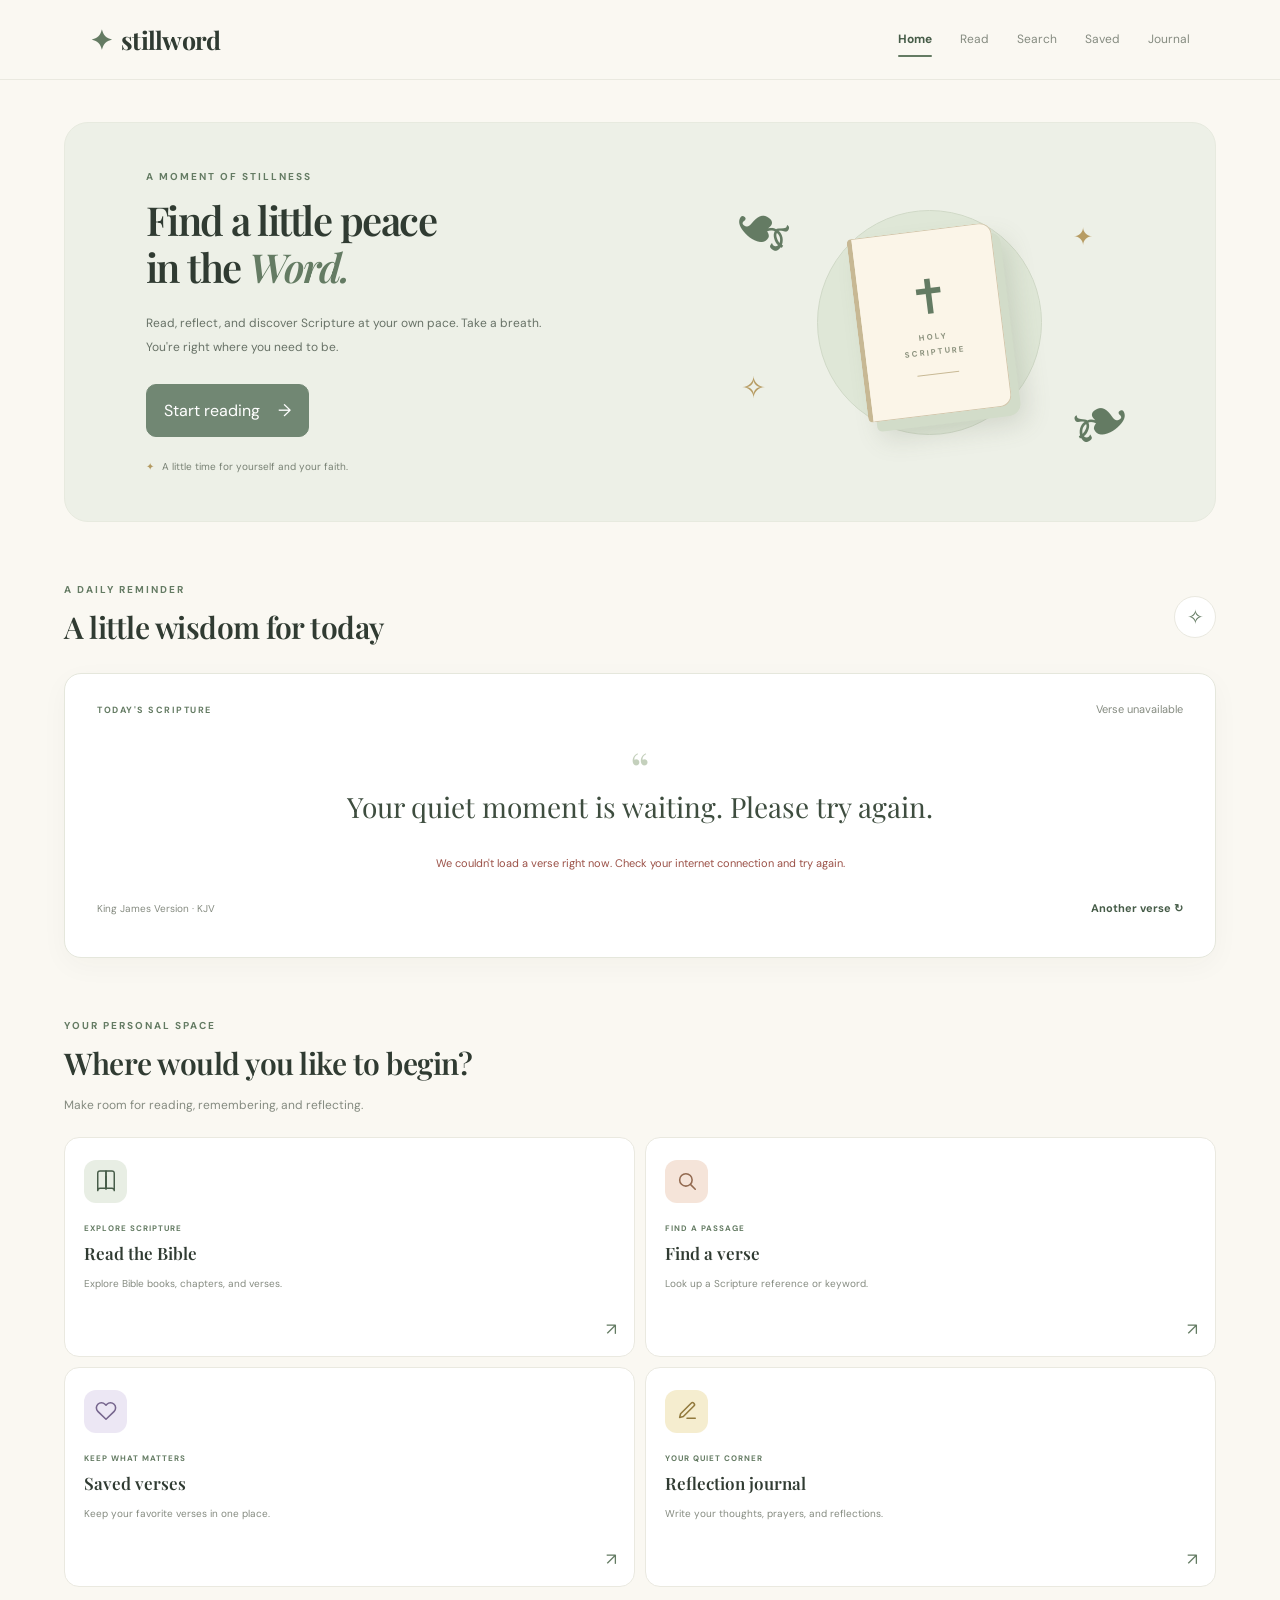
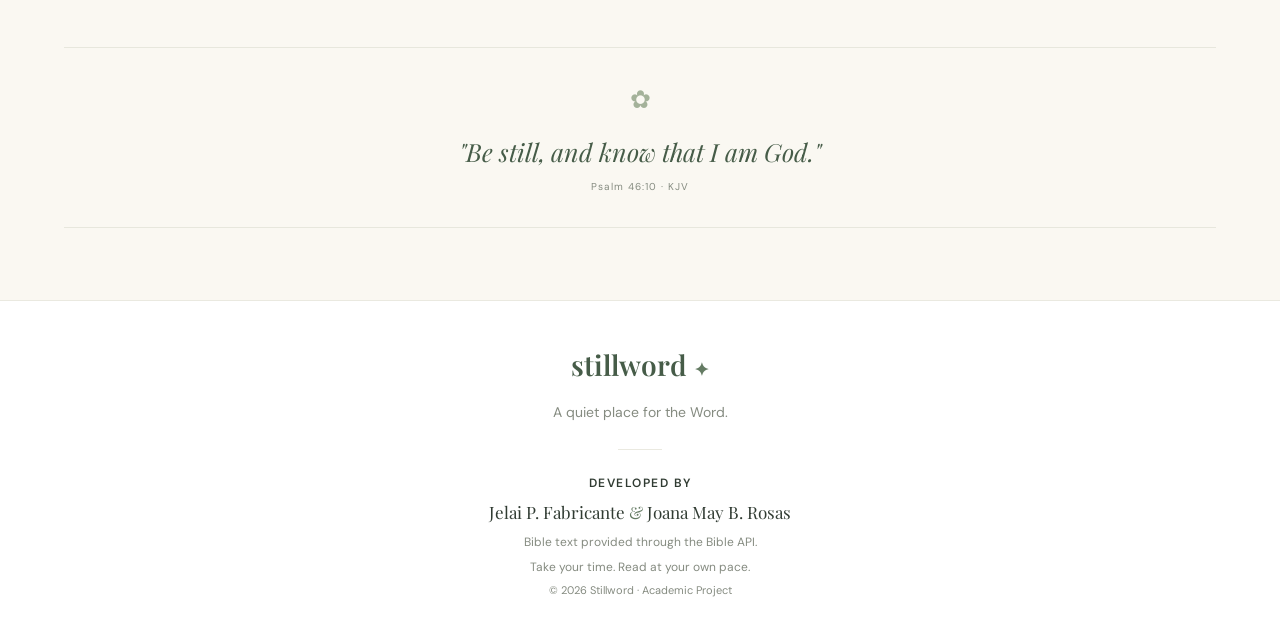
==== index.html @ b866c8ab "Initial commit - Stillword website" ====
<!DOCTYPE html>
<html lang="en">
<head>
    <meta charset="UTF-8">
    <meta name="viewport" content="width=device-width, initial-scale=1.0">
    <title>Home | Stillword</title>
    <link rel="stylesheet" href="style.css">
    <link rel="preconnect" href="https://fonts.googleapis.com">
    <link rel="preconnect" href="https://fonts.gstatic.com" crossorigin>
    <link href="https://fonts.googleapis.com/css2?family=DM+Sans:wght@400;500;600;700&family=Playfair+Display:wght@500;600;700&display=swap" rel="stylesheet">
</head>
<body>
<header class="site-header">
    <a class="brand" href="index.html">
        <span class="brand-icon">✦</span>
        <span>stillword</span>
    </a>
    <nav class="main-nav" aria-label="Main navigation">
        <a href="index.html" data-page="index.html">Home</a>
        <a href="books.html" data-page="books.html">Read</a>
        <a href="search.html" data-page="search.html">Search</a>
        <a href="saved.html" data-page="saved.html">Saved</a>
        <a href="journal.html" data-page="journal.html">Journal</a>
    </nav>
</header>
<div class="page-container">
<!-- HERO SECTION -->
<section class="welcome-section">

    <div class="welcome-copy">
        <p class="eyebrow">A MOMENT OF STILLNESS</p>

        <h1>
            Find a little peace<br>
            in the <span>Word.</span>
        </h1>

        <p class="welcome-description">
            Read, reflect, and discover Scripture at your own pace.
            Take a breath. You're right where you need to be.
        </p>

        <a href="books.html" class="primary-button">
            Start reading <span aria-hidden="true">→</span>
        </a>

        <p class="hero-note">
            <span>✦</span> A little time for yourself and your faith.
        </p>
    </div>

    <div class="welcome-decoration" aria-hidden="true">

        <div class="sun-circle"></div>

        <div class="book-illustration">
            <span class="book-cross">✝</span>
            <span class="book-title">HOLY<br>SCRIPTURE</span>
            <span class="book-lines"></span>
        </div>

        <span class="decor-leaf leaf-one">❧</span>
        <span class="decor-leaf leaf-two">❧</span>
        <span class="decor-star star-one">✦</span>
        <span class="decor-star star-two">✧</span>

    </div>

</section>


<!-- DAILY VERSE SECTION -->
<section class="verse-section">

    <div class="section-heading">

        <div>
            <p class="eyebrow">A DAILY REMINDER</p>
            <h2>A little wisdom for today</h2>
        </div>

        <span class="round-icon" aria-hidden="true">✧</span>

    </div>

    <article class="verse-card">

        <div class="verse-card-top">
            <span class="verse-label">TODAY'S SCRIPTURE</span>
            <span class="verse-reference" id="verse-reference">
                Loading verse...
            </span>
        </div>

        <div class="verse-content">

            <span class="quote-mark" aria-hidden="true">“</span>

            <p class="daily-verse" id="daily-verse" aria-live="polite">
                Your verse is on its way...
            </p>

        </div>

        <p class="verse-error" id="verse-error" hidden>
            We couldn't load a verse right now. Check your internet
            connection and try again.
        </p>

        <div class="verse-card-bottom">

            <span class="translation-label">
                King James Version · KJV
            </span>

            <button
                class="text-button"
                id="refresh-verse"
                type="button"
            >
                Another verse <span aria-hidden="true">↻</span>
            </button>

        </div>

    </article>

</section>


<!-- QUICK ACCESS SECTION -->
<section class="explore-section">

    <div class="section-heading explore-heading">

        <div>
            <p class="eyebrow">YOUR PERSONAL SPACE</p>
            <h2>Where would you like to begin?</h2>
            <p class="section-description">
                Make room for reading, remembering, and reflecting.
            </p>
        </div>

    </div>


    <div class="feature-grid">

        <!-- READ -->
        <a href="books.html" class="feature-card">

            <span class="feature-icon sage" aria-hidden="true">
                <svg viewBox="0 0 24 24" fill="none"
                     stroke="currentColor" stroke-width="1.6"
                     stroke-linecap="round" stroke-linejoin="round">
                    <path d="M12 7v14"></path>
                    <path d="M3 4.5A2.5 2.5 0 0 1 5.5 2H12v19H5.5A2.5 2.5 0 0 0 3 23.5z"
                          transform="translate(0 -1)"></path>
                    <path d="M21 4.5A2.5 2.5 0 0 0 18.5 2H12v19h6.5a2.5 2.5 0 0 1 2.5 2.5z"
                          transform="translate(0 -1)"></path>
                </svg>
            </span>

            <span class="feature-category">EXPLORE SCRIPTURE</span>

            <h3>Read the Bible</h3>

            <p>
                Explore Bible books, chapters, and verses.
            </p>

            <span class="feature-arrow" aria-hidden="true">↗</span>

        </a>


        <!-- SEARCH -->
        <a href="search.html" class="feature-card">

            <span class="feature-icon peach" aria-hidden="true">
                <svg viewBox="0 0 24 24" fill="none"
                     stroke="currentColor" stroke-width="1.7"
                     stroke-linecap="round">
                    <circle cx="10.8" cy="10.8" r="6.8"></circle>
                    <path d="m16 16 5 5"></path>
                </svg>
            </span>

            <span class="feature-category">FIND A PASSAGE</span>

            <h3>Find a verse</h3>

            <p>
                Look up a Scripture reference or keyword.
            </p>

            <span class="feature-arrow" aria-hidden="true">↗</span>

        </a>


        <!-- SAVED -->
        <a href="saved.html" class="feature-card">

            <span class="feature-icon lavender" aria-hidden="true">
                <svg viewBox="0 0 24 24" fill="none"
                     stroke="currentColor" stroke-width="1.7"
                     stroke-linecap="round" stroke-linejoin="round">
                    <path d="M20.8 4.6a5.5 5.5 0 0 0-7.8 0L12 5.7l-1.1-1.1a5.5 5.5 0 0 0-7.8 7.8l1.1 1.1L12 21l7.8-7.5 1.1-1.1a5.5 5.5 0 0 0-.1-7.8z"></path>
                </svg>
            </span>

            <span class="feature-category">KEEP WHAT MATTERS</span>

            <h3>Saved verses</h3>

            <p>
                Keep your favorite verses in one place.
            </p>

            <span class="feature-arrow" aria-hidden="true">↗</span>

        </a>


        <!-- JOURNAL -->
        <a href="journal.html" class="feature-card">

            <span class="feature-icon yellow" aria-hidden="true">
                <svg viewBox="0 0 24 24" fill="none"
                     stroke="currentColor" stroke-width="1.7"
                     stroke-linecap="round" stroke-linejoin="round">
                    <path d="M12 20h9"></path>
                    <path d="M16.5 3.5a2.1 2.1 0 0 1 3 3L8 18l-4 1 1-4z"></path>
                </svg>
            </span>

            <span class="feature-category">YOUR QUIET CORNER</span>

            <h3>Reflection journal</h3>

            <p>
                Write your thoughts, prayers, and reflections.
            </p>

            <span class="feature-arrow" aria-hidden="true">↗</span>

        </a>

    </div>

</section>


<!-- CLOSING NOTE -->
<section class="closing-note">

    <span class="closing-flower" aria-hidden="true">✿</span>

    <p class="closing-quote">
        "Be still, and know that I am God."
    </p>

    <p class="closing-reference">Psalm 46:10 · KJV</p>

</section>

</div>
<footer class="site-footer">
    <div class="footer-content">
        <a href="index.html" class="footer-brand">stillword <span>✦</span></a>
        <p class="footer-tagline">A quiet place for the Word.</p>
        <div class="footer-divider"></div>
        <p class="footer-heading">Developed by</p>
        <p class="footer-developers">Jelai P. Fabricante <span>&amp;</span> Joana May B. Rosas</p>
        <p class="footer-credit">Bible text provided through the Bible API.</p>
        <p class="footer-note">Take your time. Read at your own pace.</p>
        <p class="footer-copyright">© 2026 Stillword · Academic Project</p>
    </div>
</footer>
<script src="script.js"></script>
</body>
</html>
---- style.css ----
/* STILLWORD */

:root {
    --background: #faf8f2;
    --surface: #ffffff;
    --text: #303b32;
    --muted: #858b80;
    --green: #647b63;
    --green-dark: #465c48;
    --green-soft: #e8eee4;
    --peach: #f5e4d9;
    --lavender: #ece7f4;
    --yellow: #f5edcf;
    --border: #eae9e0;
    --serif: "Playfair Display", Georgia, serif;
    --sans: "DM Sans", Arial, sans-serif;
}

* {
    box-sizing: border-box;
}

html {
    scroll-behavior: smooth;
}

body {
    margin: 0;
    background: var(--background);
    color: var(--text);
    font-family: var(--sans);
    line-height: 1.6;
}

a {
    color: inherit;
    text-decoration: none;
}

button {
    font: inherit;
}

button:focus-visible,
a:focus-visible {
    outline: 3px solid #9db59a;
    outline-offset: 4px;
}


/* HEADER AND NAVIGATION*/

.site-header {
    min-height: 80px;
    padding: 0 7%;
    display: flex;
    justify-content: space-between;
    align-items: center;
    gap: 24px;
    border-bottom: 1px solid var(--border);
    background: var(--background);
}

.brand {
    display: flex;
    align-items: center;
    gap: 9px;
    font-family: var(--serif);
    font-size: 25px;
    font-weight: 700;
    letter-spacing: -0.7px;
}

.brand-icon {
    color: var(--green);
    font-size: 27px;
}

.main-nav {
    display: flex;
    flex-wrap: wrap;
    align-items: center;
    gap: 28px;
}

.main-nav a {
    position: relative;
    padding: 8px 0;
    color: var(--muted);
    font-size: 12px;
    transition: color 0.2s ease;
}

.main-nav a:hover,
.main-nav a.active {
    color: var(--green-dark);
}

.main-nav a.active {
    font-weight: 700;
}

.main-nav a.active::after {
    content: "";
    position: absolute;
    bottom: 0;
    left: 0;
    width: 100%;
    height: 2px;
    border-radius: 2px;
    background: var(--green);
}


/* MAIN PAGE LAYOUT */

.page-container {
    width: min(1100px, 86%);
    margin: 0 auto;
}

.eyebrow {
    margin: 0 0 12px;
    color: var(--green);
    font-size: 10px;
    font-weight: 700;
    letter-spacing: 2px;
}


/* HERO SECTION */

.welcome-section {
    min-height: 400px;
    margin: 42px 0 60px;
    padding: 45px 7%;
    display: grid;
    grid-template-columns: 1.15fr 0.85fr;
    align-items: center;
    gap: 25px;
    overflow: hidden;
    position: relative;
    background: #edf0e7;
    border: 1px solid #e7eadf;
    border-radius: 24px;
}

.welcome-copy {
    position: relative;
    z-index: 2;
}

.welcome-copy h1 {
    margin: 0;
    font-family: var(--serif);
    font-size: clamp(36px, 4.3vw, 54px);
    font-weight: 600;
    line-height: 1.17;
    letter-spacing: -1.5px;
}

.welcome-copy h1 span {
    color: var(--green);
    font-style: italic;
}

.welcome-description {
    max-width: 400px;
    margin: 20px 0 25px;
    color: #687267;
    font-size: 12px;
    line-height: 2;
}

.primary-button {
    display: inline-flex;
    align-items: center;
    justify-content: center;
    gap: 18px;
    padding: 13px 20px;
    border: 1px solid var(--green-dark);
    border-radius: 8px;
    background: var(--green-dark);
    color: #ffffff;
    font-size: 12px;
    font-weight: 600;
    transition:
        transform 0.2s ease,
        background 0.2s ease;
}

.primary-button:hover {
    background: #354b37;
    transform: translateY(-2px);
}

.primary-button span {
    font-size: 17px;
}

.hero-note {
    margin: 22px 0 0;
    color: #788174;
    font-size: 10px;
}

.hero-note span {
    margin-right: 5px;
    color: #b39a61;
}


/* DECORATIVE BOOK ILLUSTRATION */

.welcome-decoration {
    min-height: 280px;
    position: relative;
    display: flex;
    align-items: center;
    justify-content: center;
}

.sun-circle {
    width: 225px;
    height: 225px;
    position: absolute;
    border: 1px solid #d0d9c7;
    border-radius: 50%;
    background: #dfe7d7;
}

.book-illustration {
    width: 145px;
    height: 185px;
    position: relative;
    z-index: 1;
    display: flex;
    flex-direction: column;
    align-items: center;
    justify-content: center;
    gap: 12px;
    border: 1px solid #d4c8ae;
    border-left: 5px solid #c7b894;
    border-radius: 5px 12px 12px 5px;
    background: #fbf5e8;
    box-shadow:
        8px 10px 0 #d2dcc9,
        13px 18px 26px rgba(87, 102, 79, 0.18);
    transform: rotate(-7deg);
}

.book-cross {
    color: var(--green);
    font-family: var(--serif);
    font-size: 48px;
    line-height: 1;
}

.book-title {
    color: #8c927e;
    font-size: 8px;
    font-weight: 700;
    letter-spacing: 2px;
    line-height: 1.8;
    text-align: center;
}

.book-lines {
    width: 42px;
    height: 1px;
    margin-top: 3px;
    background: #c8b995;
}

.decor-leaf {
    position: absolute;
    z-index: 2;
    color: var(--green);
    font-family: var(--serif);
    font-size: 75px;
    line-height: 1;
}

.leaf-one {
    right: 1%;
    bottom: 2%;
    transform: rotate(-25deg);
}

.leaf-two {
    top: 2%;
    left: 2%;
    transform: rotate(30deg) scaleX(-1);
}

.decor-star {
    position: absolute;
    z-index: 2;
    color: #b79c63;
}

.star-one {
    top: 13%;
    right: 10%;
    font-size: 24px;
}

.star-two {
    bottom: 18%;
    left: 4%;
    font-size: 30px;
}


/* SECTION HEADINGS */

.verse-section,
.explore-section {
    margin-bottom: 60px;
}

.section-heading {
    display: flex;
    align-items: center;
    justify-content: space-between;
    gap: 16px;
    margin-bottom: 22px;
}

.section-heading .eyebrow {
    margin-bottom: 5px;
}

.section-heading h2 {
    margin: 0;
    font-family: var(--serif);
    font-size: clamp(23px, 3vw, 30px);
    font-weight: 600;
    letter-spacing: -0.5px;
}

.section-description {
    margin: 9px 0 0;
    color: var(--muted);
    font-size: 12px;
}

.round-icon {
    width: 42px;
    height: 42px;
    flex-shrink: 0;
    display: grid;
    place-items: center;
    border: 1px solid var(--border);
    border-radius: 50%;
    background: var(--surface);
    color: var(--green);
    font-size: 20px;
}


/* DAILY VERSE CARD */

.verse-card {
    padding: 27px 32px;
    border: 1px solid #e5e7dc;
    border-radius: 17px;
    background: var(--surface);
    box-shadow: 0 8px 28px rgba(50, 60, 40, 0.035);
}

.verse-card-top,
.verse-card-bottom {
    display: flex;
    align-items: center;
    justify-content: space-between;
    flex-wrap: wrap;
    gap: 12px;
}

.verse-label {
    color: var(--green);
    font-size: 9px;
    font-weight: 700;
    letter-spacing: 1.5px;
}

.verse-reference {
    color: var(--muted);
    font-size: 11px;
}

.verse-content {
    max-width: 800px;
    margin: 25px auto;
    position: relative;
}

.quote-mark {
    display: block;
    height: 27px;
    color: #c4d0bc;
    font-family: var(--serif);
    font-size: 48px;
    line-height: 1;
    text-align: center;
}

.daily-verse {
    margin: 12px auto;
    color: #3e4d3f;
    font-family: var(--serif);
    font-size: clamp(20px, 3vw, 28px);
    line-height: 1.7;
    text-align: center;
}

.verse-error {
    margin: 15px 0;
    color: #9b5147;
    font-size: 11px;
    text-align: center;
}

.translation-label {
    color: var(--muted);
    font-size: 10px;
}

.text-button {
    padding: 7px 0;
    border: none;
    background: transparent;
    color: var(--green-dark);
    cursor: pointer;
    font-size: 11px;
    font-weight: 700;
}

.text-button:hover {
    text-decoration: underline;
}

.text-button:disabled {
    cursor: wait;
    opacity: 0.6;
}


/*  FEATURE CARDS */

.feature-grid {
    display: grid;
    grid-template-columns: repeat(4, minmax(0, 1fr));
    gap: 16px;
}

.feature-card {
    min-height: 220px;
    padding: 22px 19px;
    position: relative;
    display: flex;
    flex-direction: column;
    align-items: flex-start;
    border: 1px solid var(--border);
    border-radius: 15px;
    background: var(--surface);
    transition:
        transform 0.2s ease,
        box-shadow 0.2s ease,
        border-color 0.2s ease;
}

.feature-card:hover {
    transform: translateY(-4px);
    border-color: #dce3d6;
    box-shadow: 0 10px 24px rgba(50, 60, 40, 0.07);
}

.feature-icon {
    width: 43px;
    height: 43px;
    display: grid;
    place-items: center;
    border-radius: 12px;
}

.feature-icon svg {
    width: 22px;
    height: 22px;
}

.sage {
    background: var(--green-soft);
    color: var(--green-dark);
}

.peach {
    background: var(--peach);
    color: #936a50;
}

.lavender {
    background: var(--lavender);
    color: #76658d;
}

.yellow {
    background: var(--yellow);
    color: #927a3d;
}

.feature-category {
    margin-top: 19px;
    color: var(--green);
    font-size: 8px;
    font-weight: 700;
    letter-spacing: 1px;
}

.feature-card h3 {
    margin: 5px 0 7px;
    font-family: var(--serif);
    font-size: 17px;
    font-weight: 600;
}

.feature-card p {
    margin: 0 0 25px;
    color: var(--muted);
    font-size: 10px;
    line-height: 1.9;
}

.feature-arrow {
    position: absolute;
    right: 17px;
    bottom: 13px;
    color: var(--green);
    font-size: 17px;
    transition: transform 0.2s ease;
}

.feature-card:hover .feature-arrow {
    transform: translate(2px, -2px);
}


/* CLOSING NOTE */

.closing-note {
    margin: 0 0 65px;
    padding: 32px 20px;
    border-top: 1px solid #e7e7dd;
    border-bottom: 1px solid #e7e7dd;
    text-align: center;
}

.closing-flower {
    color: #a4b29a;
    font-size: 25px;
}

.closing-quote {
    margin: 12px 0 7px;
    color: var(--green-dark);
    font-family: var(--serif);
    font-size: clamp(19px, 3vw, 25px);
    font-style: italic;
}

.closing-reference {
    margin: 0;
    color: var(--muted);
    font-size: 10px;
    letter-spacing: 1px;
}


/* FOOTER */

.site-footer {
    padding: 27px 7%;
    border-top: 1px solid var(--border);
    color: var(--green-dark);
    text-align: center;
}

.footer-brand {
    margin: 0;
    font-family: var(--serif);
    font-size: 20px;
    font-weight: 700;
}

.footer-brand span {
    color: var(--green);
}

.site-footer p {
    margin: 5px 0;
}

.site-footer > p:not(.footer-brand) {
    font-size: 11px;
}

.site-footer .footer-small {
    color: var(--muted);
    font-size: 9px;
}


/* RESPONSIVE DESIGN */

@media (max-width: 900px) {
    .site-header {
        padding: 18px 6%;
        align-items: flex-start;
        flex-direction: column;
    }

    .main-nav {
        width: 100%;
        gap: 23px;
    }

    .page-container {
        width: 90%;
    }

    .welcome-section {
        grid-template-columns: 1fr 0.8fr;
        padding: 38px 5%;
    }

    .feature-grid {
        grid-template-columns: repeat(2, minmax(0, 1fr));
    }
}

@media (max-width: 600px) {
    .site-header {
        gap: 12px;
    }

    .brand {
        font-size: 23px;
    }

    .main-nav {
        justify-content: space-between;
        gap: 8px;
    }

    .main-nav a {
        font-size: 10px;
    }

    .page-container {
        width: 90%;
    }

    .welcome-section {
        margin-top: 25px;
        margin-bottom: 45px;
        padding: 32px 7% 15px;
        grid-template-columns: 1fr;
        border-radius: 18px;
    }

    .welcome-copy h1 {
        font-size: 40px;
    }

    .welcome-description {
        font-size: 11px;
    }

    .welcome-decoration {
        min-height: 225px;
    }

    .sun-circle {
        width: 185px;
        height: 185px;
    }

    .book-illustration {
        width: 120px;
        height: 155px;
    }

    .verse-section,
    .explore-section {
        margin-bottom: 45px;
    }

    .section-heading h2 {
        font-size: 24px;
    }

    .verse-card {
        padding: 21px 17px;
    }

    .verse-card-top,
    .verse-card-bottom {
        align-items: flex-start;
    }

    .daily-verse {
        font-size: 21px;
    }

    .feature-grid {
        gap: 11px;
    }

    .feature-card {
        min-height: 205px;
        padding: 16px 13px;
    }

    .feature-card h3 {
        font-size: 16px;
    }

    .feature-category {
        font-size: 7px;
    }

    .feature-card p {
        font-size: 10px;
    }

    .closing-note {
        margin-bottom: 45px;
    }
}

@media (prefers-reduced-motion: reduce) {
    *,
    *::before,
    *::after {
        scroll-behavior: auto !important;
        transition: none !important;
    }
}


/* BIBLE BOOKS PAGE */

.page-intro {
    text-align: center;
    padding: 55px 20px 30px;
}

.page-intro h1 {
    margin: 8px 0 12px;
    font-family: "Playfair Display", serif;
    font-size: clamp(2.3rem, 5vw, 3.5rem);
    font-weight: 500;
    color: var(--text-dark, #34483c);
}

.page-intro h1 em {
    color: var(--sage-dark, #718773);
}

.page-intro > p:last-child {
    color: var(--text-muted, #777c72);
    line-height: 1.7;
}

.bible-browser,
.reader-panel {
    width: min(100% - 36px, 900px);
    margin: 0 auto 60px;
}

.book-search {
    display: flex;
    align-items: center;
    gap: 12px;
    padding: 0 18px;
    background: #fffefa;
    border: 1px solid #e5e6dc;
    border-radius: 14px;
}

.book-search span {
    font-size: 1.8rem;
    color: #748b75;
}

.book-search input {
    width: 100%;
    padding: 17px 0;
    border: none;
    outline: none;
    background: transparent;
    color: #34483c;
    font: inherit;
}

.testament-tabs {
    display: flex;
    flex-wrap: wrap;
    gap: 10px;
    margin: 22px 0 36px;
}

.testament-tab {
    padding: 10px 17px;
    border: 1px solid #dfe4d9;
    border-radius: 999px;
    background: transparent;
    color: #647264;
    cursor: pointer;
    font: inherit;
    transition: 0.2s ease;
}

.testament-tab:hover,
.testament-tab.active {
    background: #718773;
    border-color: #718773;
    color: white;
}

.testament-section {
    margin-bottom: 38px;
}

.book-count {
    color: #7b8277;
    font-size: 0.85rem;
    white-space: nowrap;
}

.book-list {
    display: grid;
    grid-template-columns: repeat(2, minmax(0, 1fr));
    gap: 10px;
}

.book-item {
    display: flex;
    align-items: center;
    gap: 12px;
    min-width: 0;
    padding: 16px;
    text-align: left;
    background: #fffefa;
    border: 1px solid #e8e8df;
    border-radius: 13px;
    color: #34483c;
    cursor: pointer;
    transition: transform 0.2s ease, border-color 0.2s ease;
}

.book-item:hover {
    transform: translateY(-2px);
    border-color: #9aac96;
}

.book-icon {
    display: grid;
    place-items: center;
    flex: 0 0 36px;
    width: 36px;
    height: 36px;
    border-radius: 11px;
    background: #edf0e7;
    color: #718773;
}

.book-item-name {
    flex: 1;
    font-weight: 600;
    overflow-wrap: anywhere;
}

.book-item-meta {
    color: #85897f;
    font-size: 0.76rem;
    white-space: nowrap;
}

.book-arrow {
    color: #718773;
}

.empty-books {
    padding: 28px 10px;
    text-align: center;
    color: #777c72;
}

/* SCRIPTURE READER PANEL*/

.reader-panel {
    padding: clamp(20px, 4vw, 36px);
    background: #f4f3eb;
    border: 1px solid #e3e5d9;
    border-radius: 22px;
    scroll-margin-top: 24px;
}

.reader-top {
    display: flex;
    justify-content: space-between;
    gap: 20px;
    align-items: flex-start;
}

.reader-top h2 {
    margin: 8px 0;
    color: #34483c;
    font: 500 clamp(1.8rem, 4vw, 2.5rem) "Playfair Display", serif;
}

.reader-subtitle {
    color: #777c72;
}

.close-reader {
    width: 38px;
    height: 38px;
    border: 1px solid #dfe2d6;
    border-radius: 50%;
    background: #fffefa;
    color: #34483c;
    font-size: 1.5rem;
    cursor: pointer;
}

.chapter-picker {
    display: flex;
    align-items: center;
    flex-wrap: wrap;
    gap: 12px;
    margin: 24px 0 16px;
}

.chapter-picker label {
    color: #5e6e5e;
    font-size: 0.9rem;
}

.chapter-picker select {
    flex: 1;
    min-width: 130px;
    padding: 12px;
    border: 1px solid #dfe2d6;
    border-radius: 10px;
    background: #fffefa;
    color: #34483c;
    font: inherit;
}

.primary-button,
.secondary-button {
    padding: 12px 17px;
    border-radius: 10px;
    font: inherit;
    cursor: pointer;
    transition: opacity 0.2s ease;
}

.primary-button {
    border: 1px solid #718773;
    background: #718773;
    color: white;
}

.secondary-button {
    border: 1px solid #dfe2d6;
    background: #fffefa;
    color: #34483c;
}

.primary-button:hover,
.secondary-button:hover {
    opacity: 0.8;
}

.reader-status {
    color: #777c72;
    font-size: 0.9rem;
    line-height: 1.6;
}

.verse-list {
    margin-top: 20px;
}

.reader-verse {
    display: flex;
    align-items: flex-start;
    gap: 16px;
    padding: 17px 0;
    border-bottom: 1px solid #e1e3d8;
    color: #404b40;
    line-height: 1.9;
}

.verse-number {
    flex: 0 0 25px;
    padding-top: 3px;
    color: #7b927a;
    font-size: 0.82rem;
    font-weight: 700;
}

.verse-text {
    margin: 0;
}

.chapter-navigation {
    display: flex;
    align-items: center;
    justify-content: space-between;
    gap: 12px;
    margin-top: 24px;
}

#chapter-position {
    color: #777c72;
    text-align: center;
    font-size: 0.85rem;
}

[hidden] {
    display: none !important;
}

@media (max-width: 600px) {
    .book-list {
        grid-template-columns: 1fr;
    }
/* Mobile */
@media (max-width: 600px) {
    .book-item {
        display: grid;
        grid-template-columns: 32px minmax(0, 1fr) 16px;
        grid-template-rows: auto auto;
        column-gap: 12px;
        row-gap: 5px;

        width: 100%;
        min-width: 0;
        padding: 16px;
        box-sizing: border-box;
        text-align: left;
        align-items: center;
    }

    .book-icon {
        grid-column: 1;
        grid-row: 1 / 3;
        align-self: center;
    }

    .book-item-name {
        grid-column: 2;
        grid-row: 1;

        min-width: 0;
        max-width: 100%;
        white-space: normal;
        overflow-wrap: break-word;
        word-break: normal;
        hyphens: none;
        line-height: 1.5;
    }

    .book-item-meta {
        grid-column: 2;
        grid-row: 2;

        min-width: 0;
        margin: 0;
        padding: 0;
        white-space: normal;
        font-size: 12px;
        line-height: 1.4;
    }

    .book-arrow {
        grid-column: 3;
        grid-row: 1 / 3;
        justify-self: end;
        align-self: center;
    }

}
}
/* STILLWORD SEARCH PAGE */

.search-page {
    min-height: 70vh;
    padding-bottom: 80px;
}

.search-hero {
    padding: 70px 20px 45px;
    text-align: center;
}

.search-hero h1 {
    margin: 14px 0;
    font-size: clamp(34px, 5vw, 52px);
    letter-spacing: -1px;
}

.search-hero h1 span {
    color: var(--sage-dark);
    font-style: italic;
}

.search-hero > p:last-child {
    max-width: 520px;
    margin: 0 auto;
    color: var(--muted);
    font-size: 14px;
}

.scripture-search-section,
.search-results-section {
    width: min(900px, 88%);
    margin: 0 auto;
}

.search-panel {
    padding: 30px;
    border: 1px solid var(--border);
    border-radius: 9px;
    background: var(--paper);
    box-shadow: 0 10px 30px rgba(56, 68, 50, 0.035);
}

.search-tabs {
    margin-bottom: 26px;
    display: flex;
    gap: 8px;
    border-bottom: 1px solid var(--border);
}

.search-tab {
    padding: 12px 15px;
    border: none;
    border-bottom: 2px solid transparent;
    background: transparent;
    color: var(--muted);
    cursor: pointer;
    font-size: 13px;
}

.search-tab.active {
    border-bottom-color: var(--sage-dark);
    color: var(--sage-dark);
    font-weight: 700;
}

#scripture-search-form > label {
    display: block;
    margin-bottom: 10px;
    font-size: 14px;
    font-weight: 600;
}

.search-input-row {
    display: flex;
    gap: 10px;
}

.search-input-row input {
    width: 100%;
    min-width: 0;
    padding: 13px 15px;
    border: 1px solid #dcded3;
    border-radius: 5px;
    outline: none;
    background: #fffefa;
    color: var(--text);
    font: inherit;
    font-size: 14px;
}

.search-input-row input:focus,
.translation-row select:focus {
    border-color: var(--sage);
    box-shadow: 0 0 0 3px rgba(137, 155, 131, 0.13);
}

.search-input-row .button {
    flex-shrink: 0;
}

.search-hint {
    margin-top: 9px;
    color: var(--muted);
    font-size: 12px;
}

.translation-row {
    margin-top: 22px;
    padding-top: 18px;
    display: flex;
    align-items: center;
    justify-content: space-between;
    gap: 15px;
    border-top: 1px solid var(--border);
}

.translation-row label {
    color: var(--muted);
    font-size: 12px;
}

.translation-row select {
    max-width: 100%;
    padding: 9px 12px;
    border: 1px solid #dcded3;
    border-radius: 5px;
    outline: none;
    background: var(--paper);
    color: var(--text);
    font: inherit;
    font-size: 12px;
}

.suggested-searches {
    margin: 22px 0 55px;
    text-align: center;
}

.suggested-searches > p {
    margin-bottom: 12px;
    color: var(--muted);
    font-size: 12px;
}

.suggestion-list {
    display: flex;
    flex-wrap: wrap;
    justify-content: center;
    gap: 9px;
}

.suggestion-chip {
    padding: 8px 15px;
    border: 1px solid #dce1d5;
    border-radius: 30px;
    background: transparent;
    color: var(--sage-dark);
    cursor: pointer;
    font: inherit;
    font-size: 12px;
    transition: background 0.2s ease;
}

.suggestion-chip:hover {
    background: var(--sage-light);
}

.results-heading {
    margin-bottom: 20px;
    display: flex;
    align-items: flex-end;
    justify-content: space-between;
    gap: 15px;
}

.results-heading h2 {
    margin-top: 7px;
    font-size: 27px;
}

.results-count {
    color: var(--muted);
    font-size: 12px;
}

.search-status {
    padding: 20px;
    border: 1px dashed #d8ddcf;
    border-radius: 7px;
    color: var(--muted);
    text-align: center;
    font-size: 13px;
}

.search-results {
    display: grid;
    gap: 14px;
}

.search-result-card {
    padding: 23px 25px;
    border: 1px solid var(--border);
    border-radius: 7px;
    background: var(--paper);
}

.search-result-reference {
    margin-bottom: 10px;
    color: var(--sage-dark);
    font-size: 12px;
    font-weight: 700;
    letter-spacing: 0.3px;
}

.search-result-text {
    color: var(--text);
    font-family: "Playfair Display", serif;
    font-size: 20px;
    line-height: 1.7;
}

.search-result-version {
    margin-top: 12px;
    color: var(--muted);
    font-size: 11px;
}

.search-result-open {
    margin-top: 14px;
    padding: 0;
    border: none;
    background: transparent;
    color: var(--sage-dark);
    cursor: pointer;
    font: inherit;
    font-size: 12px;
    font-weight: 700;
}

.search-result-open:hover {
    text-decoration: underline;
}

@media (max-width: 600px) {
    .search-hero {
        padding: 50px 7% 35px;
    }

    .scripture-search-section,
    .search-results-section {
        width: 90%;
    }

    .search-panel {
        padding: 20px 16px;
    }

    .search-input-row {
        flex-direction: column;
    }

    .search-input-row .button {
        width: 100%;
    }

    .translation-row {
        align-items: flex-start;
        flex-direction: column;
    }

    .results-heading {
        align-items: flex-start;
        flex-direction: column;
    }

    .search-result-card {
        padding: 19px;
    }

    .search-result-text {
        font-size: 18px;
    }
}



/* =========================================
   STILLWORD — REFLECT PAGE
   ========================================= */

.reflect-page {
    width: min(100% - 32px, 820px);
    margin: 0 auto;
    padding: 42px 0 64px;
    color: var(--text);
}

.reflect-hero {
    padding: 32px 0 28px;
}

.reflect-eyebrow {
    margin: 0 0 10px;
    color: var(--sage-dark);
    font-size: 0.75rem;
    font-weight: 700;
    letter-spacing: 0.12em;
}

.reflect-hero h1 {
    margin: 0 0 12px;
    font-size: clamp(2rem, 5vw, 3rem);
    line-height: 1.15;
    font-weight: 600;
}

.reflect-hero > p:last-child {
    max-width: 570px;
    color: var(--muted);
    line-height: 1.8;
}

.reflect-editor,
.reflect-entries {
    margin-top: 24px;
    padding: clamp(20px, 4vw, 34px);
    background: var(--paper);
    border: 1px solid var(--border);
    border-radius: 20px;
}

.reflect-section-heading {
    display: flex;
    align-items: center;
    justify-content: space-between;
    gap: 16px;
    margin-bottom: 24px;
}

.reflect-section-heading h2 {
    margin: 0;
    font-size: 1.45rem;
    font-weight: 600;
}

.reflect-leaf {
    color: var(--sage-dark);
    font-size: 2rem;
}

.reflect-page label {
    display: block;
    margin: 20px 0 8px;
    font-size: 0.92rem;
    font-weight: 600;
}

.reflect-page input,
.reflect-page textarea {
    display: block;
    width: 100%;
    box-sizing: border-box;
    padding: 13px 14px;
    border: 1px solid var(--border);
    border-radius: 11px;
    background: var(--cream);
    color: var(--text);
    font: inherit;
    line-height: 1.6;
}

.reflect-page textarea {
    resize: vertical;
    min-height: 100px;
}

.reflect-page input:focus,
.reflect-page textarea:focus {
    outline: 2px solid var(--sage);
    outline-offset: 2px;
}

.reflect-page input::placeholder,
.reflect-page textarea::placeholder {
    color: var(--muted);
    opacity: 0.8;
}

.reflect-prompt {
    margin-top: 22px;
}

.reflect-prompt label {
    margin-top: 0;
}

.reflect-prompt p {
    margin: 0 0 10px;
    color: var(--muted);
    font-size: 0.88rem;
    line-height: 1.6;
}

.reflect-actions {
    display: flex;
    flex-wrap: wrap;
    gap: 10px;
    margin-top: 18px;
}

.reflect-primary-btn,
.reflect-secondary-btn,
.reflect-entry-btn {
    padding: 11px 16px;
    border: 1px solid var(--border);
    border-radius: 999px;
    font: inherit;
    font-size: 0.88rem;
    cursor: pointer;
    transition: opacity 0.2s ease;
}

.reflect-primary-btn {
    border-color: var(--green-dark);
    background: var(--green-dark);
    color: white;
}

.reflect-secondary-btn,
.reflect-entry-btn {
    background: var(--cream);
    color: var(--text);
}

.reflect-primary-btn:hover,
.reflect-secondary-btn:hover,
.reflect-entry-btn:hover {
    opacity: 0.8;
}

.reflect-message {
    min-height: 1.2em;
    margin: 14px 0 0;
    color: var(--sage-dark);
    font-size: 0.9rem;
}

.reflect-privacy-note {
    margin: 18px 0 0;
    color: var(--muted);
    font-size: 0.8rem;
    line-height: 1.6;
}

.reflect-count {
    color: var(--muted);
    font-size: 0.85rem;
}

.reflect-empty {
    padding: 28px 12px;
    text-align: center;
    color: var(--muted);
}

.reflect-empty > span {
    color: var(--sage-dark);
    font-size: 2rem;
}

.reflect-empty h3 {
    margin: 10px 0 8px;
    color: var(--text);
}

.reflect-empty p {
    margin: 0;
    line-height: 1.7;
}

.reflect-entry {
    margin-top: 14px;
    padding: 20px;
    border: 1px solid var(--border);
    border-radius: 15px;
    background: var(--cream);
}

.reflect-entry h3 {
    margin: 0 0 8px;
    overflow-wrap: anywhere;
}

.reflect-entry-reference,
.reflect-entry-date {
    color: var(--muted);
    font-size: 0.82rem;
}

.reflect-entry-reference {
    margin: 0 0 6px;
}

.reflect-entry-date {
    margin: 0 0 16px;
}

.reflect-entry-section {
    margin-top: 16px;
}

.reflect-entry-section h4 {
    margin: 0 0 6px;
    font-size: 0.9rem;
}

.reflect-entry-section p {
    margin: 0;
    line-height: 1.75;
    overflow-wrap: anywhere;
    white-space: pre-wrap;
}

.reflect-entry-actions {
    display: flex;
    flex-wrap: wrap;
    gap: 8px;
    margin-top: 18px;
}

.reflect-entry-btn.danger {
    color: #a24f4f;
}

@media (max-width: 520px) {
    .reflect-page {
        width: min(100% - 24px, 820px);
        padding-top: 24px;
    }

    .reflect-editor,
    .reflect-entries {
        border-radius: 15px;
    }

    .reflect-actions > button {
        flex: 1 1 auto;
    }
}


/* Save verse button */
.verse-save-button {
    display: inline-flex;
    align-items: center;
    justify-content: center;
    gap: 5px;
    margin: 8px 0 12px;
    padding: 7px 12px;
    border: 1px solid var(--border);
    border-radius: 999px;
    background: var(--paper);
    color: var(--sage-dark);
    font: inherit;
    font-size: 0.8rem;
    cursor: pointer;
    transition: background 0.2s ease, color 0.2s ease;
}

.verse-save-button:hover {
    background: var(--sage-light);
}

.verse-save-button.is-saved {
    background: var(--sage-light);
    border-color: var(--sage);
    color: var(--sage-dark);
    font-weight: 600;
}


/* Saved verse cards */
.saved-verse-card {
    padding: 22px;
    margin-bottom: 18px;
    background: var(--paper);
    border: 1px solid var(--border);
    border-radius: 16px;
}

.saved-verse-reference {
    margin: 0 0 12px;
    color: var(--sage-dark);
    font-size: 1.1rem;
}

.saved-verse-text {
    color: var(--text);
    line-height: 1.9;
    white-space: pre-line;
}

.saved-verse-translation {
    color: var(--muted);
    font-size: 0.85rem;
    margin-top: 14px;
}

.saved-verse-actions {
    display: flex;
    flex-wrap: wrap;
    gap: 10px;
    margin-top: 18px;
}

.saved-verse-button {
    display: inline-flex;
    align-items: center;
    justify-content: center;
    padding: 9px 14px;
    border: 1px solid var(--border);
    border-radius: 999px;
    background: var(--cream);
    color: var(--sage-dark);
    font: inherit;
    font-size: 0.85rem;
    text-decoration: none;
    cursor: pointer;
}

.saved-verse-button:hover {
    background: var(--sage-light);
}

.saved-verse-button.danger {
    color: #9a5550;
}



/* Fix: Stillword reflection buttons */
.reflect-page .reflect-primary-btn {
    background-color: var(--green-dark) !important;
    color: #ffffff !important;
    border: 1px solid var(--green-dark) !important;
    opacity: 1;
}

.reflect-page .reflect-secondary-btn,
.reflect-page .reflect-entry-btn {
    background-color: var(--background) !important;
    color: var(--text) !important;
    border: 1px solid var(--border) !important;
    opacity: 1;
}

.reflect-page .reflect-primary-btn:hover,
.reflect-page .reflect-secondary-btn:hover,
.reflect-page .reflect-entry-btn:hover {
    opacity: 0.8;
}


/* STILLWORD — FINAL RESPONSIVE ADJUSTMENTS */

/* Prevent page elements from overflowing */
img,
video,
iframe {
    max-width: 100%;
}

input,
select,
textarea,
button {
    max-width: 100%;
    font: inherit;
}

/* Tablet */
@media (max-width: 900px) {
    .site-header {
        padding-left: 5%;
        padding-right: 5%;
    }

    .main-nav {
        flex-wrap: wrap;
        column-gap: 20px;
        row-gap: 8px;
    }

    .feature-grid {
        grid-template-columns: repeat(2, minmax(0, 1fr));
    }

    .welcome-section {
        gap: 18px;
    }
}

/* Mobile */
@media (max-width: 600px) {
    .reader-verse {
        display: grid;
        grid-template-columns: 24px minmax(0, 1fr);
        column-gap: 12px;
        row-gap: 12px;
        align-items: start;
        width: 100%;
        padding: 18px 14px;
        box-sizing: border-box;
    }

    .verse-number {
        grid-column: 1;
        grid-row: 1;
        padding-top: 3px;
    }

    .verse-text {
        grid-column: 2;
        grid-row: 1;
        min-width: 0;
        width: 100%;
        font-size: 16px;
        line-height: 1.8;
        overflow-wrap: break-word;
        word-break: normal;
    }

    .verse-save-button {
        grid-column: 2;
        grid-row: 2;
        justify-self: start;
        max-width: 100%;
        white-space: nowrap;
    }
}
    /* Home page */
    .page-container {
        width: 90%;
    }

    .welcome-copy h1 {
        font-size: clamp(32px, 9vw, 40px);
    }

    .feature-grid {
        grid-template-columns: repeat(2, minmax(0, 1fr));
        gap: 10px;
    }

    .feature-card {
        min-width: 0;
    }

    /* Bible reader */
    .bible-browser,
    .reader-panel {
        width: calc(100% - 24px);
    }

    .reader-panel {
        padding: 20px 15px;
    }

    .reader-top {
        gap: 10px;
    }

    .chapter-picker {
        align-items: stretch;
        flex-direction: column;
    }

    .chapter-picker select,
    .chapter-picker button {
        width: 100%;
    }

    .reader-verse {
        gap: 10px;
    }

    .verse-text {
        flex: 1 1 0;
        min-width: 0;
        overflow-wrap: anywhere;
    }

    .chapter-navigation {
        flex-wrap: wrap;
    }

    .chapter-navigation button {
        flex: 1 1 120px;
    }

    #chapter-position {
        flex: 1 1 100%;
        order: -1;
    }

    /* Search page */
    .search-hero {
        padding: 45px 20px 30px;
    }

    .scripture-search-section,
    .search-results-section {
        width: calc(100% - 32px);
        padding-left: 0;
        padding-right: 0;
    }

    .search-panel {
        padding: 20px 15px;
    }

    .search-tabs {
        flex-wrap: wrap;
        gap: 4px 12px;
    }

    .search-tab {
        padding: 10px 6px;
    }

    .search-input-row {
        flex-direction: column;
    }

    .search-input-row input,
    .search-input-row button {
        width: 100%;
    }

    .translation-row {
        align-items: stretch;
        flex-direction: column;
        gap: 8px;
    }

    .translation-row select {
        width: 100%;
    }

    .results-heading {
        align-items: flex-start;
        flex-direction: column;
        gap: 4px;
    }

    .search-result-card {
        min-width: 0;
        padding: 18px 15px;
    }

    .search-result-text {
        font-size: 18px;
        overflow-wrap: anywhere;
    }

    /* Journal and saved verses */
    .reflect-page {
        width: calc(100% - 24px);
    }

    .reflect-editor,
    .reflect-entries,
    .saved-verse-card {
        padding: 18px 14px;
    }

    .reflect-entry-actions,
    .saved-verse-actions {
        gap: 8px;
    }

    .reflect-entry-btn,
    .saved-verse-button {
        min-height: 42px;
    }

    /* Comfortable tap targets */
    button,
    .button,
    .primary-button,
    .secondary-button {
        min-height: 42px;
    }

    /* Footer */
    .site-footer {
        padding: 25px 16px;
    }

/* Very narrow phones */
@media (max-width: 360px) {
    .main-nav {
        column-gap: 13px;
    }

    .feature-grid {
        grid-template-columns: 1fr;
    }

    .feature-card {
        min-height: 180px;
    }

    .search-tabs {
        flex-direction: column;
        align-items: stretch;
    }

    .search-tab {
        text-align: left;
    }
}


/* STILLWORD FOOTER */

.site-footer {
    width: 100%;
    margin-top: 72px;
    padding: 42px 20px 24px;
    background: var(--surface);
    border-top: 1px solid var(--border);
    box-sizing: border-box;
    text-align: center;
}

.footer-content {
    width: 100%;
    max-width: 700px;
    margin: 0 auto;
}

.footer-brand {
    display: inline-block;
    margin-bottom: 8px;
    color: var(--green-dark);
    font-family: var(--serif);
    font-size: 28px;
    font-weight: 600;
    text-decoration: none;
}

.footer-brand span {
    color: var(--green);
    font-size: 18px;
}

.footer-tagline {
    margin: 0;
    color: var(--muted);
    font-size: 14px;
    line-height: 1.7;
}

.footer-divider {
    width: 44px;
    height: 1px;
    margin: 24px auto;
    background: var(--border);
}

.footer-heading {
    margin: 0 0 8px;
    color: var(--text);
    font-size: 12px;
    font-weight: 600;
    letter-spacing: 1.5px;
    text-transform: uppercase;
}

.footer-developers {
    margin: 0 0 16px;
    color: var(--text);
    font-family: var(--serif);
    font-size: 17px;
    line-height: 1.7;
    overflow-wrap: anywhere;
}

.footer-developers span {
    color: var(--green);
}

.footer-contact {
    margin: 0 0 20px;
    font-size: 13px;
    overflow-wrap: anywhere;
}

.footer-contact a {
    color: var(--green-dark);
    text-decoration: underline;
    text-underline-offset: 3px;
}

.footer-credit,
.footer-note {
    margin: 8px 0;
    color: var(--muted);
    font-size: 12px;
    line-height: 1.7;
}

.footer-copyright {
    margin: 22px 0 0;
    color: var(--muted);
    font-size: 11px;
}

/* Mobile footer */
@media (max-width: 600px) {
    .site-footer {
        margin-top: 48px;
        padding: 34px 20px 22px;
    }

    .footer-brand {
        font-size: 25px;
    }

    .footer-developers {
        font-size: 16px;
    }

    .footer-credit,
    .footer-note {
        max-width: 300px;
        margin-right: auto;
        margin-left: auto;
    }
}
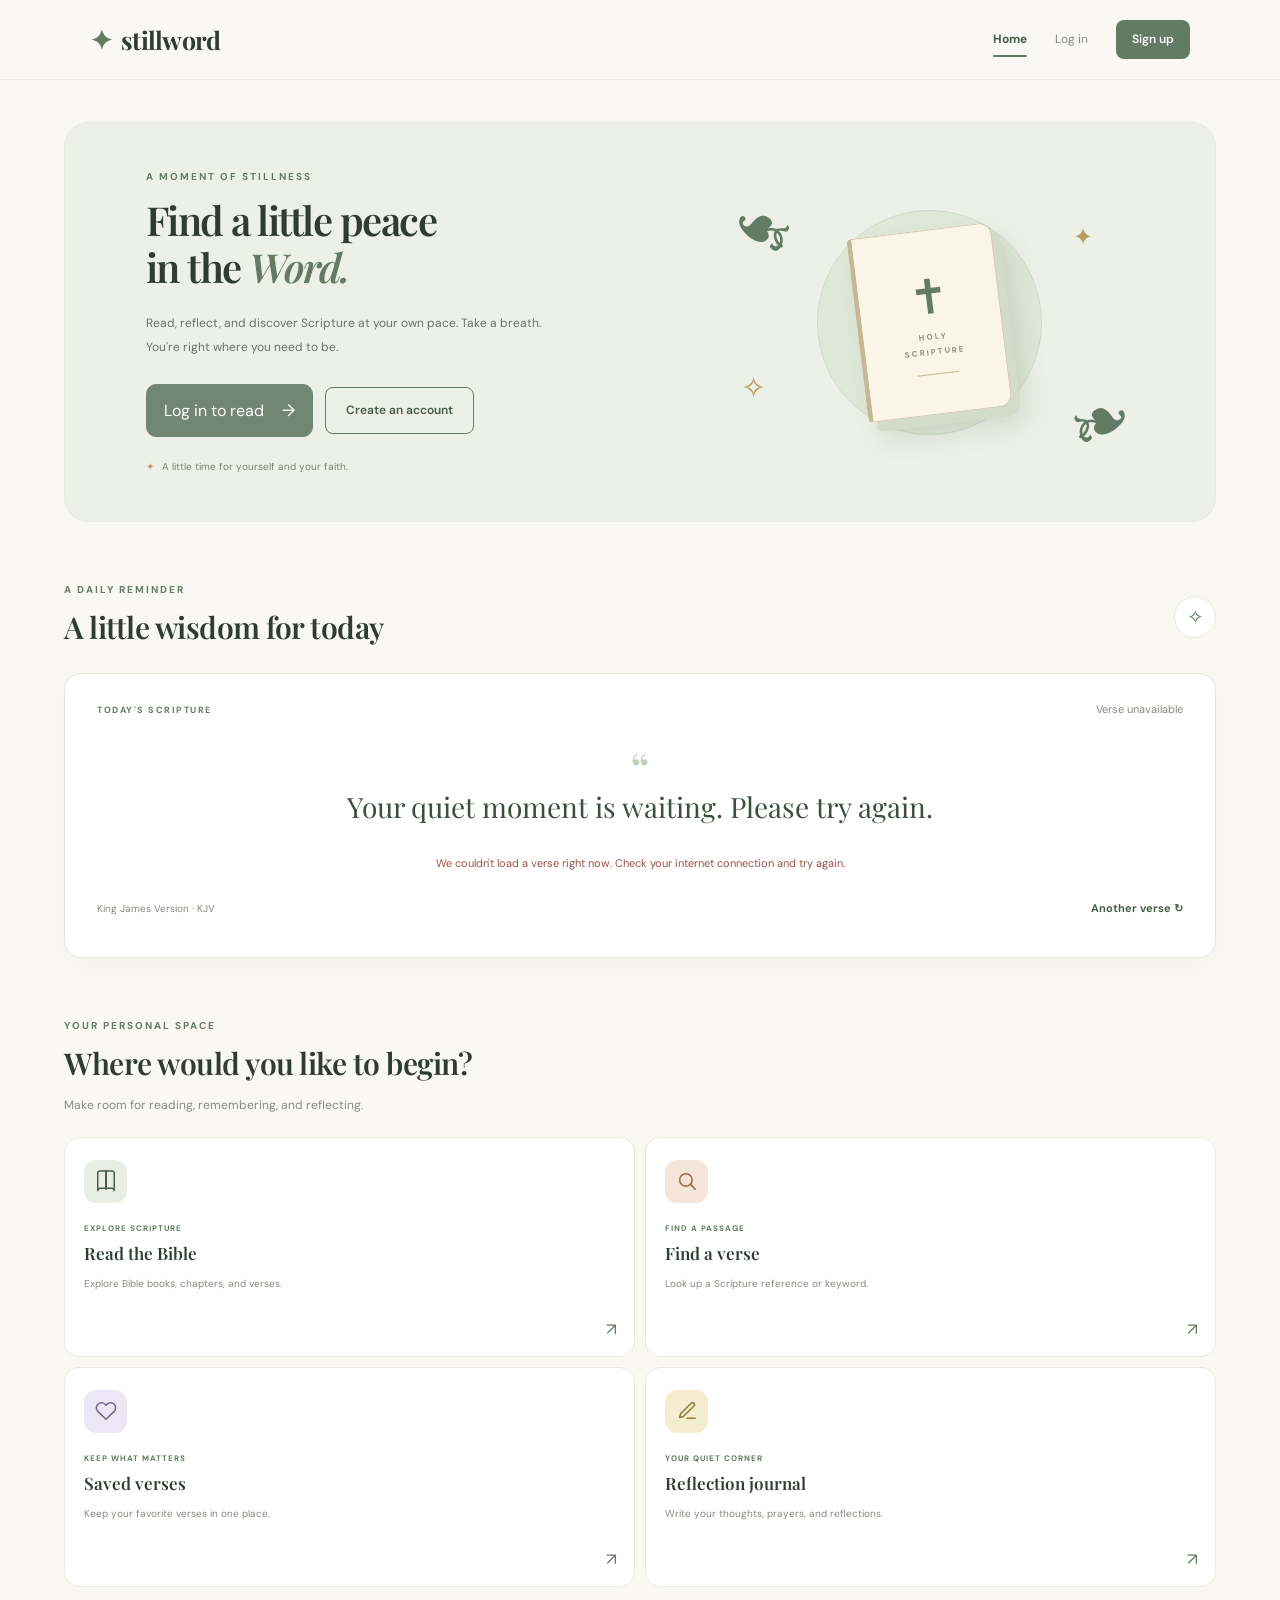
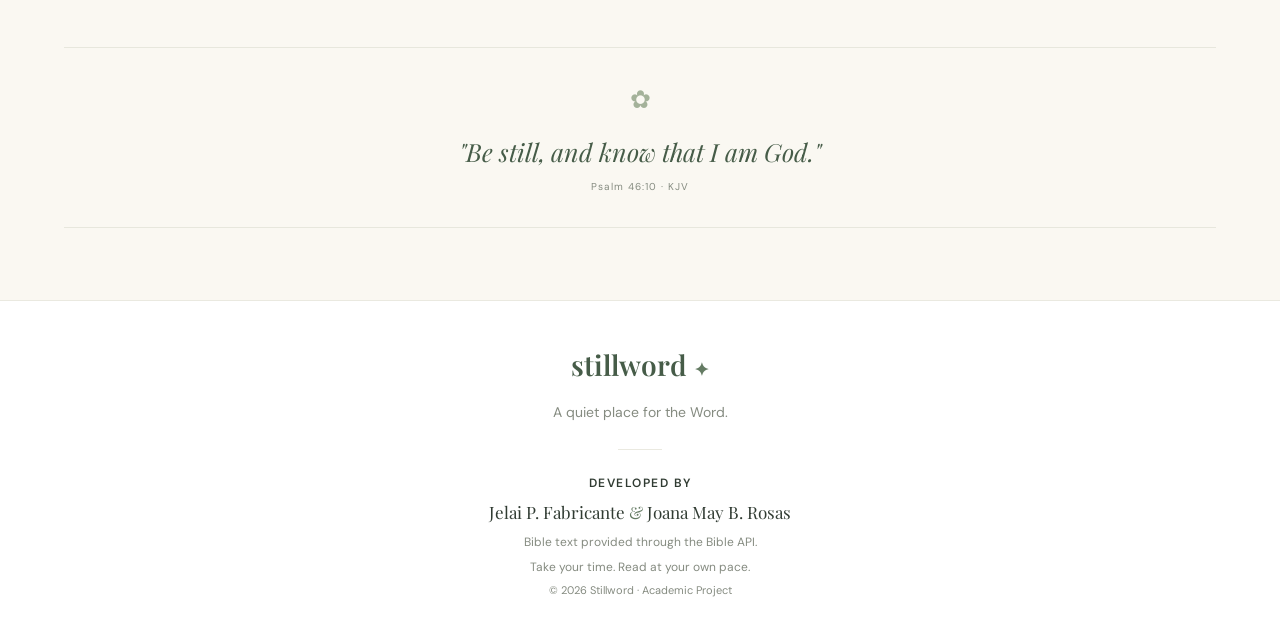
==== commit 9444c472: "Add Firebase authentication to Stillword" ====
--- a/index.html
+++ b/index.html
@@ -5,6 +5,45 @@
     <meta name="viewport" content="width=device-width, initial-scale=1.0">
     <title>Home | Stillword</title>
     <link rel="stylesheet" href="style.css">
+
+<style>
+    .preview-signup {
+        background: var(--green);
+        color: #ffffff !important;
+        padding: 10px 16px !important;
+        border-radius: 8px;
+        font-weight: 600;
+    }
+
+    .preview-signup::after {
+        display: none !important;
+    }
+
+    .preview-actions {
+        display: flex;
+        flex-wrap: wrap;
+        align-items: center;
+        gap: 12px;
+    }
+
+    .preview-secondary-button {
+        display: inline-flex;
+        align-items: center;
+        justify-content: center;
+        padding: 13px 20px;
+        border: 1px solid var(--green);
+        border-radius: 8px;
+        color: var(--green-dark);
+        font-size: 12px;
+        font-weight: 600;
+        text-decoration: none;
+    }
+
+    .preview-secondary-button:hover {
+        background: var(--green-soft);
+    }
+</style>
+
     <link rel="preconnect" href="https://fonts.googleapis.com">
     <link rel="preconnect" href="https://fonts.gstatic.com" crossorigin>
     <link href="https://fonts.googleapis.com/css2?family=DM+Sans:wght@400;500;600;700&family=Playfair+Display:wght@500;600;700&display=swap" rel="stylesheet">
@@ -15,13 +54,23 @@
         <span class="brand-icon">✦</span>
         <span>stillword</span>
     </a>
-    <nav class="main-nav" aria-label="Main navigation">
-        <a href="index.html" data-page="index.html">Home</a>
-        <a href="books.html" data-page="books.html">Read</a>
-        <a href="search.html" data-page="search.html">Search</a>
-        <a href="saved.html" data-page="saved.html">Saved</a>
-        <a href="journal.html" data-page="journal.html">Journal</a>
-    </nav>
+    
+<nav class="main-nav" aria-label="Main navigation">
+
+    <a href="index.html" data-page="index.html">
+        Home
+    </a>
+
+    <a href="login.html">
+        Log in
+    </a>
+
+    <a href="signup.html" class="preview-signup">
+        Sign up
+    </a>
+
+</nav>
+
 </header>
 <div class="page-container">
 <!-- HERO SECTION -->
@@ -40,9 +89,26 @@
             Take a breath. You're right where you need to be.
         </p>
 
-        <a href="books.html" class="primary-button">
-            Start reading <span aria-hidden="true">→</span>
-        </a>
+        
+<div class="preview-actions">
+
+    <a href="login.html?redirect=books.html"
+       class="primary-button">
+
+        Log in to read
+        <span aria-hidden="true">→</span>
+
+    </a>
+
+    <a href="signup.html"
+       class="preview-secondary-button">
+
+        Create an account
+
+    </a>
+
+</div>
+
 
         <p class="hero-note">
             <span>✦</span> A little time for yourself and your faith.
@@ -146,111 +212,89 @@
 
     <div class="feature-grid">
 
-        <!-- READ -->
-        <a href="books.html" class="feature-card">
-
-            <span class="feature-icon sage" aria-hidden="true">
-                <svg viewBox="0 0 24 24" fill="none"
-                     stroke="currentColor" stroke-width="1.6"
-                     stroke-linecap="round" stroke-linejoin="round">
-                    <path d="M12 7v14"></path>
-                    <path d="M3 4.5A2.5 2.5 0 0 1 5.5 2H12v19H5.5A2.5 2.5 0 0 0 3 23.5z"
-                          transform="translate(0 -1)"></path>
-                    <path d="M21 4.5A2.5 2.5 0 0 0 18.5 2H12v19h6.5a2.5 2.5 0 0 1 2.5 2.5z"
-                          transform="translate(0 -1)"></path>
-                </svg>
-            </span>
-
-            <span class="feature-category">EXPLORE SCRIPTURE</span>
-
-            <h3>Read the Bible</h3>
-
-            <p>
-                Explore Bible books, chapters, and verses.
-            </p>
-
-            <span class="feature-arrow" aria-hidden="true">↗</span>
-
-        </a>
-
-
-        <!-- SEARCH -->
-        <a href="search.html" class="feature-card">
-
-            <span class="feature-icon peach" aria-hidden="true">
-                <svg viewBox="0 0 24 24" fill="none"
-                     stroke="currentColor" stroke-width="1.7"
-                     stroke-linecap="round">
-                    <circle cx="10.8" cy="10.8" r="6.8"></circle>
-                    <path d="m16 16 5 5"></path>
-                </svg>
-            </span>
-
-            <span class="feature-category">FIND A PASSAGE</span>
-
-            <h3>Find a verse</h3>
-
-            <p>
-                Look up a Scripture reference or keyword.
-            </p>
-
-            <span class="feature-arrow" aria-hidden="true">↗</span>
-
-        </a>
-
-
-        <!-- SAVED -->
-        <a href="saved.html" class="feature-card">
-
-            <span class="feature-icon lavender" aria-hidden="true">
-                <svg viewBox="0 0 24 24" fill="none"
-                     stroke="currentColor" stroke-width="1.7"
-                     stroke-linecap="round" stroke-linejoin="round">
-                    <path d="M20.8 4.6a5.5 5.5 0 0 0-7.8 0L12 5.7l-1.1-1.1a5.5 5.5 0 0 0-7.8 7.8l1.1 1.1L12 21l7.8-7.5 1.1-1.1a5.5 5.5 0 0 0-.1-7.8z"></path>
-                </svg>
-            </span>
-
-            <span class="feature-category">KEEP WHAT MATTERS</span>
-
-            <h3>Saved verses</h3>
-
-            <p>
-                Keep your favorite verses in one place.
-            </p>
-
-            <span class="feature-arrow" aria-hidden="true">↗</span>
-
-        </a>
-
-
-        <!-- JOURNAL -->
-        <a href="journal.html" class="feature-card">
-
-            <span class="feature-icon yellow" aria-hidden="true">
-                <svg viewBox="0 0 24 24" fill="none"
-                     stroke="currentColor" stroke-width="1.7"
-                     stroke-linecap="round" stroke-linejoin="round">
-                    <path d="M12 20h9"></path>
-                    <path d="M16.5 3.5a2.1 2.1 0 0 1 3 3L8 18l-4 1 1-4z"></path>
-                </svg>
-            </span>
-
-            <span class="feature-category">YOUR QUIET CORNER</span>
-
-            <h3>Reflection journal</h3>
-
-            <p>
-                Write your thoughts, prayers, and reflections.
-            </p>
-
-            <span class="feature-arrow" aria-hidden="true">↗</span>
-
-        </a>
-
-    </div>
-
+      <!-- READ -->
+<a href="login.html?redirect=books.html" class="feature-card">
+
+    <span class="feature-icon sage" aria-hidden="true">
+        <svg viewBox="0 0 24 24" fill="none"
+             stroke="currentColor" stroke-width="1.6"
+             stroke-linecap="round" stroke-linejoin="round">
+            <path d="M12 7v14"></path>
+            <path d="M3 4.5A2.5 2.5 0 0 1 5.5 2H12v19H5.5A2.5 2.5 0 0 0 3 23.5z"
+                  transform="translate(0 -1)"></path>
+            <path d="M21 4.5A2.5 2.5 0 0 0 18.5 2H12v19h6.5a2.5 2.5 0 0 1 2.5 2.5z"
+                  transform="translate(0 -1)"></path>
+        </svg>
+    </span>
+
+    <span class="feature-category">EXPLORE SCRIPTURE</span>
+    <h3>Read the Bible</h3>
+    <p>Explore Bible books, chapters, and verses.</p>
+    <span class="feature-arrow" aria-hidden="true">↗</span>
+
+</a>
+
+
+<!-- SEARCH -->
+<a href="login.html?redirect=search.html" class="feature-card">
+
+    <span class="feature-icon peach" aria-hidden="true">
+        <svg viewBox="0 0 24 24" fill="none"
+             stroke="currentColor" stroke-width="1.7"
+             stroke-linecap="round">
+            <circle cx="10.8" cy="10.8" r="6.8"></circle>
+            <path d="m16 16 5 5"></path>
+        </svg>
+    </span>
+
+    <span class="feature-category">FIND A PASSAGE</span>
+    <h3>Find a verse</h3>
+    <p>Look up a Scripture reference or keyword.</p>
+    <span class="feature-arrow" aria-hidden="true">↗</span>
+
+</a>
+
+
+<!-- SAVED -->
+<a href="login.html?redirect=saved.html" class="feature-card">
+
+    <span class="feature-icon lavender" aria-hidden="true">
+        <svg viewBox="0 0 24 24" fill="none"
+             stroke="currentColor" stroke-width="1.7"
+             stroke-linecap="round" stroke-linejoin="round">
+            <path d="M20.8 4.6a5.5 5.5 0 0 0-7.8 0L12 5.7l-1.1-1.1a5.5 5.5 0 0 0-7.8 7.8l1.1 1.1L12 21l7.8-7.5 1.1-1.1a5.5 5.5 0 0 0-.1-7.8z"></path>
+        </svg>
+    </span>
+
+    <span class="feature-category">KEEP WHAT MATTERS</span>
+    <h3>Saved verses</h3>
+    <p>Keep your favorite verses in one place.</p>
+    <span class="feature-arrow" aria-hidden="true">↗</span>
+
+</a>
+
+
+<!-- JOURNAL -->
+<a href="login.html?redirect=journal.html" class="feature-card">
+
+    <span class="feature-icon yellow" aria-hidden="true">
+        <svg viewBox="0 0 24 24" fill="none"
+             stroke="currentColor" stroke-width="1.7"
+             stroke-linecap="round" stroke-linejoin="round">
+            <path d="M12 20h9"></path>
+            <path d="M16.5 3.5a2.1 2.1 0 0 1 3 3L8 18l-4 1 1-4z"></path>
+        </svg>
+    </span>
+
+    <span class="feature-category">YOUR QUIET CORNER</span>
+    <h3>Reflection journal</h3>
+    <p>Write your thoughts, prayers, and reflections.</p>
+    <span class="feature-arrow" aria-hidden="true">↗</span>
+
+</a>
+
+</div>
 </section>
-
 
 <!-- CLOSING NOTE -->
 <section class="closing-note">
--- a/style.css
+++ b/style.css
@@ -59,7 +59,16 @@
     align-items: center;
     gap: 24px;
     border-bottom: 1px solid var(--border);
-    background: var(--background);
+
+    /* Translucent background with blur */
+    background: rgba(250, 248, 242, 0.90);
+    -webkit-backdrop-filter: blur(12px);
+    backdrop-filter: blur(12px);
+
+    /* Keep navigation visible while scrolling */
+    position: sticky;
+    top: 0;
+    z-index: 1000;
 }
 
 .brand {
@@ -2141,3 +2150,84 @@
         margin-left: auto;
     }
 }
+
+#reader-title{
+    scroll-margin-top: 100px;
+}
+
+/* STILLWORD — visible scrollbar */
+
+/* Firefox */
+html {
+    scrollbar-width: auto;
+    scrollbar-color: #879982 #f1eee5;
+}
+
+/* Chrome, Edge, and other WebKit browsers */
+::-webkit-scrollbar {
+    width: 10px;
+}
+
+::-webkit-scrollbar-track {
+    background: #f1eee5;
+}
+
+::-webkit-scrollbar-thumb {
+    background: #879982;
+    border-radius: 10px;
+    border: 2px solid #f1eee5;
+}
+
+::-webkit-scrollbar-thumb:hover {
+    background: #647b63;
+}
+
+/* AUTHENTICATED USER NAVIGATION */
+
+#auth-nav-actions {
+    display: flex;
+    align-items: center;
+    justify-content: center;
+    gap: 10px;
+    flex-wrap: nowrap;
+}
+
+.auth-user-email {
+    color: var(--text);
+    font-family: "DM Sans", sans-serif;
+    font-size: 12px;
+    max-width: 180px;
+    overflow: hidden;
+    text-overflow: ellipsis;
+    white-space: nowrap;
+}
+
+.auth-logout-button {
+    background: transparent;
+    color: var(--green-dark);
+    border: 1px solid var(--border);
+    border-radius: 7px;
+    padding: 8px 12px;
+    font-family: "DM Sans", sans-serif;
+    font-size: 11px;
+    font-weight: 600;
+    cursor: pointer;
+    white-space: nowrap;
+    transition: background 0.2s ease;
+}
+
+.auth-logout-button:hover {
+    background: var(--green-soft);
+}
+
+@media (max-width: 600px) {
+    #auth-nav-actions {
+        width: 100%;
+        justify-content: flex-end;
+        margin-top: 8px;
+    }
+
+    .auth-user-email {
+        max-width: 190px;
+    }
+}
